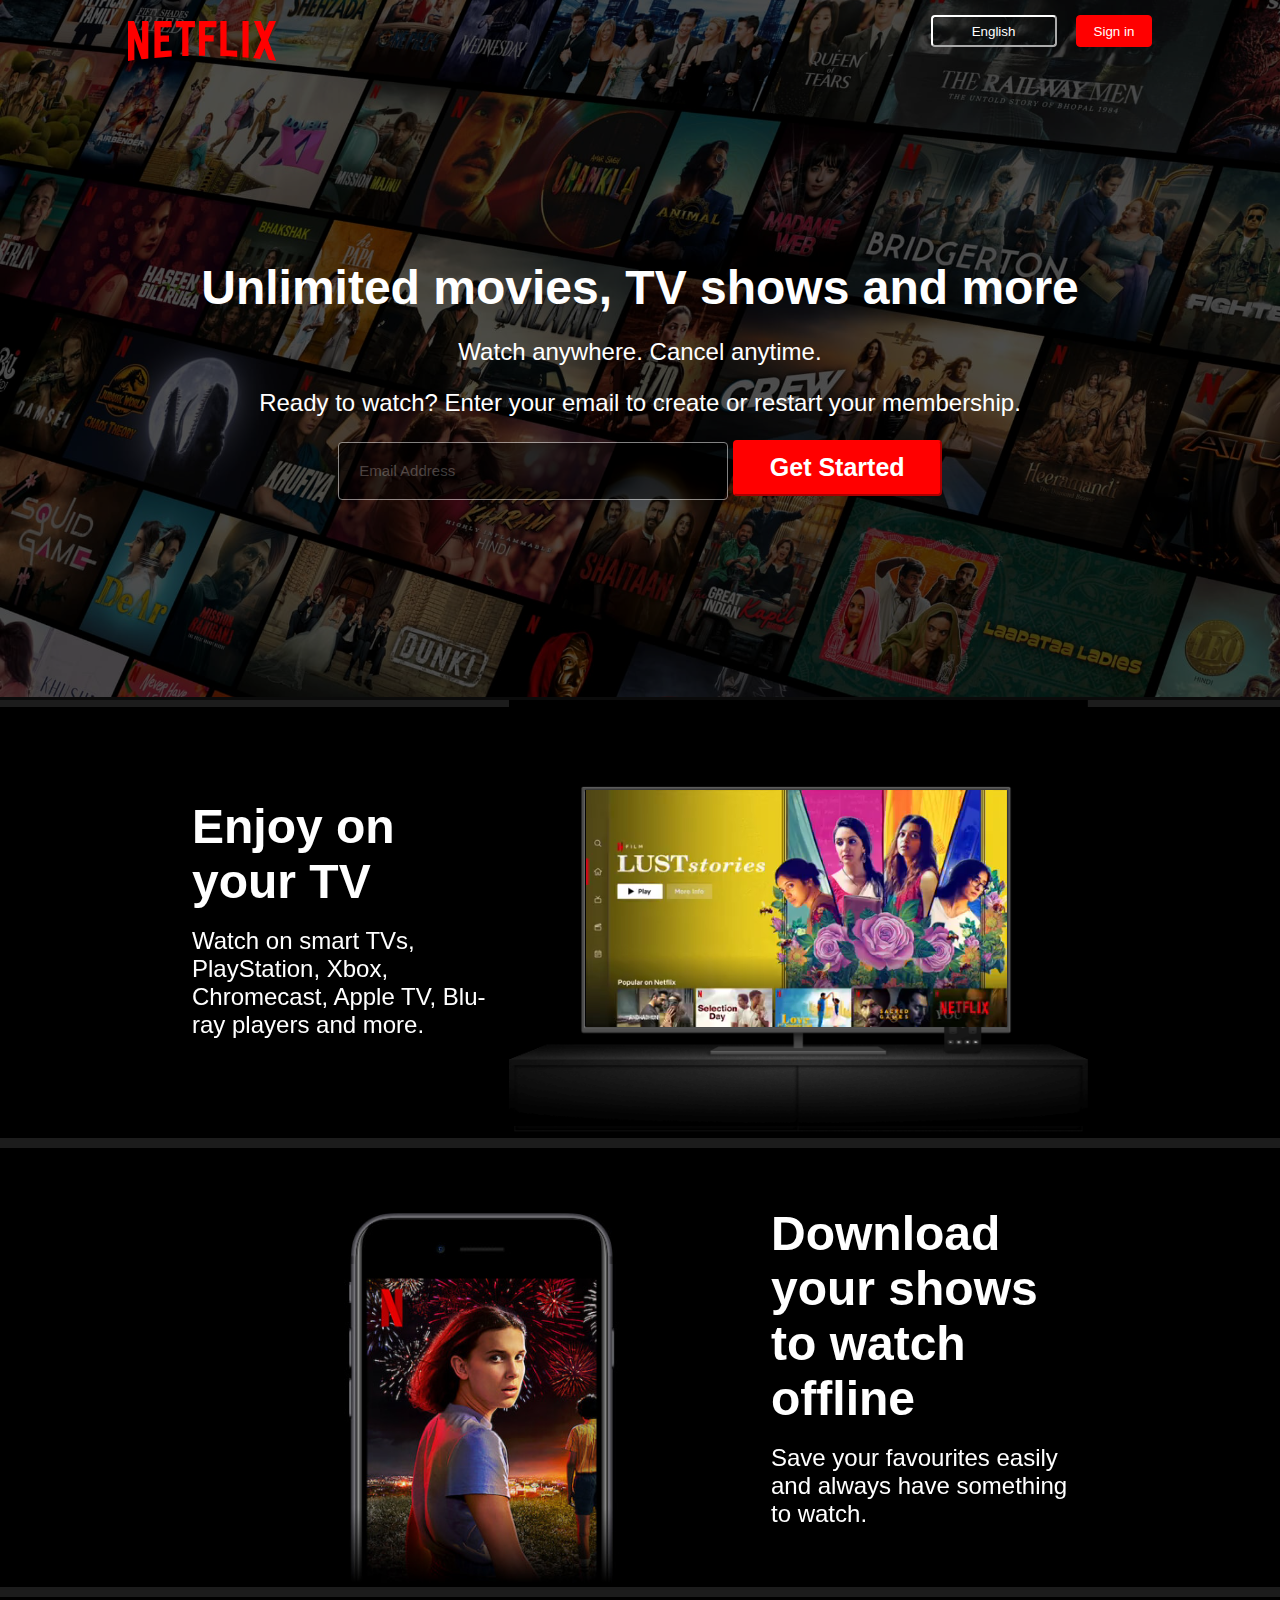
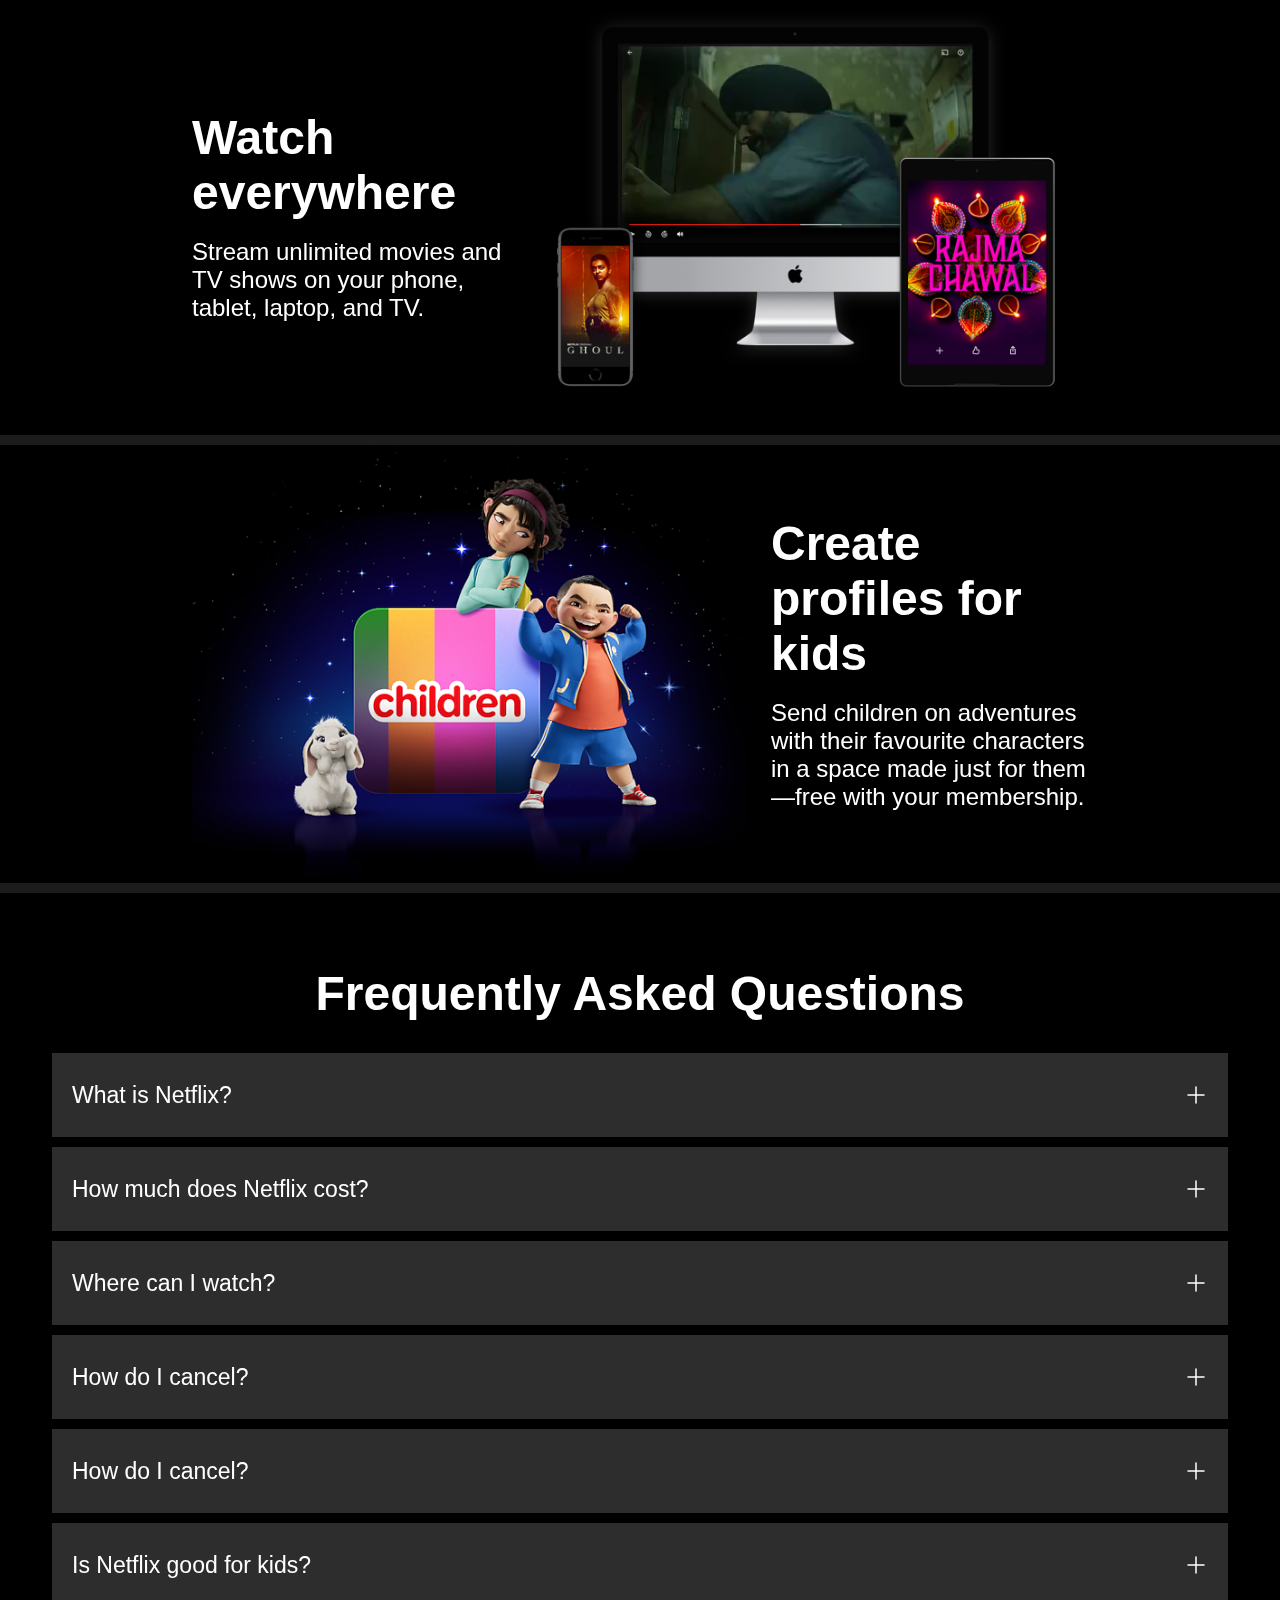
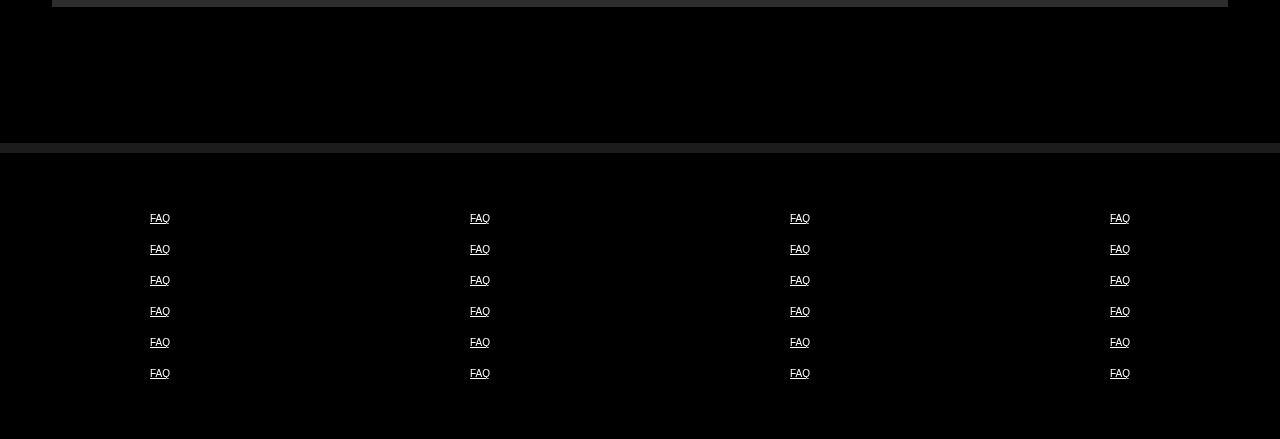
==== Netflix/index.html @ 0f4c2771 "Add files via upload" ====
<!DOCTYPE html>
<html lang="en">

<head>
    <meta charset="UTF-8">
    <meta name="viewport" content="width=device-width, initial-scale=1.0">
    <title>Netflix India – Watch TV Shows Online, Watch Movies Online</title>
    <link rel="stylesheet" href="style.css">
</head>

<body>
    <div class="main">
        <nav style="">
            <span>
                <img width="148" src="logo.svg" alt="" style="margin-top: 23px;">
            </span>
            <div>
                <button
                    style="color: white ; background-color: transparent; width: 126px; height: 32px; border-color: white; border-radius: 4px; margin: 15px;">English</button>
                <button
                    style="color: white; background-color: red; border: 1px solid red; width: 76px; height: 32px; border-radius: 4px;">Sign
                    in</button>
            </div>
        </nav>
        <div class="box">
        </div>

        <div class="hero">

            <span>Unlimited movies, TV shows and more
            </span>


            <span>

                Watch anywhere. Cancel anytime.
            </span>

            <span>

                Ready to watch? Enter your email to create or restart your membership.
            </span>


            <div>
                <input type="text" , placeholder="Email Address" ,
                    style="color:white; background-color: black; opacity: 0.5; border: 1px solid white; border-radius: 4px; height: 56px; width: 368px; font-size: 15px;padding-left: 20px;">
                <button
                    style="background-color: red; color: white; width: 209px; height: 56px; font-size: 25px; font-weight: 700; border-radius: 4px; border-color: red;">Get
                    Started</button>
            </div>
        </div>
        <div class="separation"></div>
    </div>

    <section class="first">
        <div>
            <span style="font-size: 3rem; font-weight: 900;">Enjoy on your TV</span>
            <br>
            <br>
            <span style="font-size: 1.5rem; font-weight: 400;">
                Watch on smart TVs, PlayStation, Xbox, Chromecast, Apple TV, Blu-ray players and more.
            </span>
        </div>
        <div class="secimg">
            <img src="img2.png" alt="" srcset="">
            <video src="Video1.m4v" autoplay loop muted></video>
        </div>
    </section>


    <div class="separation"></div>
    </div>

    <section class="first second">
        <div class="secimg">
            <img src="IMG3.jpg" alt="" srcset="">
            <!-- <video src="Video1.m4v" autoplay loop muted></video> -->
        </div>
        <div>
            <span style="font-size: 3rem; font-weight: 900;">Download your shows to watch offline</span>
            <br>
            <br>
            <span style="font-size: 1.5rem; font-weight: 400;">
                Save your favourites easily and always have something to watch.
            </span>
        </div>
    </section>




    <div class="separation"></div>
    </div>

    <section class="first third">
        <div>
            <span style="font-size: 3rem; font-weight: 900;">Watch everywhere
            </span>
            <br>
            <br>
            <span style="font-size: 1.5rem; font-weight: 400;">
                Stream unlimited movies and TV shows on your phone, tablet, laptop, and TV.
            </span>
        </div>
        <div class="secimg">
            <video src="Video.m4v" autoplay loop muted style="z-index: -1;     position: absolute;
            top: 38px;
            right: 103px;
            height: 204px;"></video>
            <img src="IMG4.png" alt="" srcset="">
        </div>
    </section>





    <div class="separation"></div>
    </div>

    <section class="first forth">
        <div class="secimg">

            <img src="IMG5.png" alt="" srcset="">

            <!-- <video src="Video1.m4v" autoplay loop muted></video> -->
        </div>
        <div>
            <span style="font-size: 3rem; font-weight: 900;">Create profiles for kids
            </span>
            <br>
            <br>
            <span style="font-size: 1.5rem; font-weight: 400;">
                Send children on adventures with their favourite characters in a space made just for them—free with your
                membership.
            </span>
        </div>
    </section>


    <div class="separation"></div>
    </div>


    <section class="faq">
        <h2 style="display: flex; justify-content: center; align-items: center; height: 100px; font-size: 48px; margin-top: 50px;">
            Frequently Asked Questions
        </h2>
        <div class="faqbox">

            

            <button class="faqbutton">What is Netflix?
                
                <svg xmlns="http://www.w3.org/2000/svg" viewBox="0 0 24 24" width="24" height="24" color="white"
                fill="none">
                <path d="M12 4V20M20 12H4" stroke="currentColor" stroke-width="1.5" stroke-linecap="round"
                    stroke-linejoin="round" />
                </svg>
            </button>

            
            
            

            
            <button class="faqbutton">How much does Netflix cost?
            

                <svg xmlns="http://www.w3.org/2000/svg" viewBox="0 0 24 24" width="24" height="24" color="white"
                fill="none">
                <path d="M12 4V20M20 12H4" stroke="currentColor" stroke-width="1.5" stroke-linecap="round"
                stroke-linejoin="round" />
                </svg>
            
            </button>

            <button class="faqbutton">Where can I watch?

                <svg xmlns="http://www.w3.org/2000/svg" viewBox="0 0 24 24" width="24" height="24" color="white"
                    fill="none">
                    <path d="M12 4V20M20 12H4" stroke="currentColor" stroke-width="1.5" stroke-linecap="round"
                        stroke-linejoin="round" />
                </svg>
            </button>

            <button class="faqbutton">How do I cancel?

                <svg xmlns="http://www.w3.org/2000/svg" viewBox="0 0 24 24" width="24" height="24" color="white"
                fill="none">
                <path d="M12 4V20M20 12H4" stroke="currentColor" stroke-width="1.5" stroke-linecap="round"
                    stroke-linejoin="round" />
                </svg>
            </button>

            <button class="faqbutton">How do I cancel?

                <svg xmlns="http://www.w3.org/2000/svg" viewBox="0 0 24 24" width="24" height="24" color="white"
                fill="none">
                <path d="M12 4V20M20 12H4" stroke="currentColor" stroke-width="1.5" stroke-linecap="round"
                    stroke-linejoin="round" />
                </svg>
            </button>

            <button class="faqbutton">Is Netflix good for kids?

                <svg xmlns="http://www.w3.org/2000/svg" viewBox="0 0 24 24" width="24" height="24" color="white"
                fill="none">
                <path d="M12 4V20M20 12H4" stroke="currentColor" stroke-width="1.5" stroke-linecap="round"
                    stroke-linejoin="round" />
                </svg>
            </button>
        </div>
    </section>

    <div class="separation"></div>


</body>


<footer>
    <div class="footer-item">
        <a href="faq">FAQ</a>
        <a href="faq">FAQ</a>
        <a href="faq">FAQ</a>
        <a href="faq">FAQ</a>
        <a href="faq">FAQ</a>
        <a href="faq">FAQ</a>
    </div>


    <div class="footer-item">
        <a href="faq">FAQ</a>
        <a href="faq">FAQ</a>
        <a href="faq">FAQ</a>
        <a href="faq">FAQ</a>
        <a href="faq">FAQ</a>
        <a href="faq">FAQ</a>
    </div>



    <div class="footer-item">
        <a href="faq">FAQ</a>
        <a href="faq">FAQ</a>
        <a href="faq">FAQ</a>
        <a href="faq">FAQ</a>
        <a href="faq">FAQ</a>
        <a href="faq">FAQ</a>
    </div>


    <div class="footer-item">
        <a href="faq">FAQ</a>
        <a href="faq">FAQ</a>
        <a href="faq">FAQ</a>
        <a href="faq">FAQ</a>
        <a href="faq">FAQ</a>
        <a href="faq">FAQ</a>
    </div>
</footer>

</html>
---- Netflix/style.css ----
@import url('https://fonts.googleapis.com/css2?family=Martel+Sans:wght@200;300;400;600;700;800;900&display=swap');


*{
    padding: 0;
    margin: 0;
    font-family: 'poppins', sans-serif;
}

body {
    background-color: black;
}

.main {
    background-image: url("IMG1.jpg");
    background-position: center center;
    background-repeat: no-repeat;
    background-size: max(1000px, 100vw);
    height: 700px;
    position: relative;
    
}

.main .box {
    height: 700px;
    width: 100%;
    opacity: 0.6;
    background-color: black;
    position: absolute;
    top: 0;
}

nav {
    max-width: 80vw;
    display: flex;
    margin: auto;
    justify-content: space-between;
    align-items: center;
    height: 62px;
}

nav img {
    color: red;
    height: 114px;
    position: relative;
    z-index: 10;
}

nav button {
    position: relative;
    z-index: 10;
}

.hero {
    font-family: 'Martel Sans', sans-serif;
    height: 635px;
    display: flex;
    align-items: center;
    justify-content: center;
    flex-direction: column;
    color: white;
    position: relative;
    gap: 23px;
    padding: 0 23px;
}

.hero> :nth-child(1) {
    font-weight: 900;
    font-size: 48px;
    text-align: center;
}

.hero> :nth-child(2){
    font-weight: 400;
    font-size: 24px;
    text-align: center;
}

.hero> :nth-child(3){
    font-weight: 400;
    font-size: 24px;
    text-align: center;
}

.separation{
    width: 100%;
    height: 10px;
    background-color: rgb(28, 28, 28);
}

button {
    /* display: flex; */
    align-items: center;
     justify-content: center;
}


.first {
    color: white;
    display: flex;
    justify-content: center;
    align-items: center;
    max-width: 70vw;
    margin: auto
}

.secimg {
    position: relative;
}

.secimg img{
    width: 579px;
}

.secimg video {
    position: absolute;
    position: absolute;
    top: 90px;
    right: 81px;
    height: 237px;
}

.faq {
    color: white;
    background-color: black;
    height: 750px;

    /* display: flex; */
    justify-content: center;
    align-items: center;
    margin-bottom: 50px;
}

.faqbox{
    color: white;
    display: block;
    /* background-color: gray; */
    align-items: center;
    justify-content: center;
    padding-bottom: 50px;
    /* margin-top: 10px; */
    /* margin-bottom: 50px; */
}

.faqbutton {
    font-size: 23px;
    background-color: #2D2D2D;
    color: white;
    min-width: 1176px;
    height: 84px;
    display: flex;
    align-items: space-evenly;
    justify-content:space-between;
    padding: 20px;
    border: 0px;
    margin-top: 10px;
    margin-left: auto;
    margin-right: auto;
    

}

.faqbutton:hover {
    background-color: #9595958a;
}

footer {
    display: grid;
    grid-template-columns: 1fr 1fr 1fr 1fr;
}

.footer-item {
    display: flex;
    flex-direction: column;
    color: white;
    max-width: 60vw;
    margin: auto;

    padding-top: 50px;
    padding-bottom: 50px;
}
.footer-item a {
    font-size: 10px;
    color: white;
    padding: 10px;
}
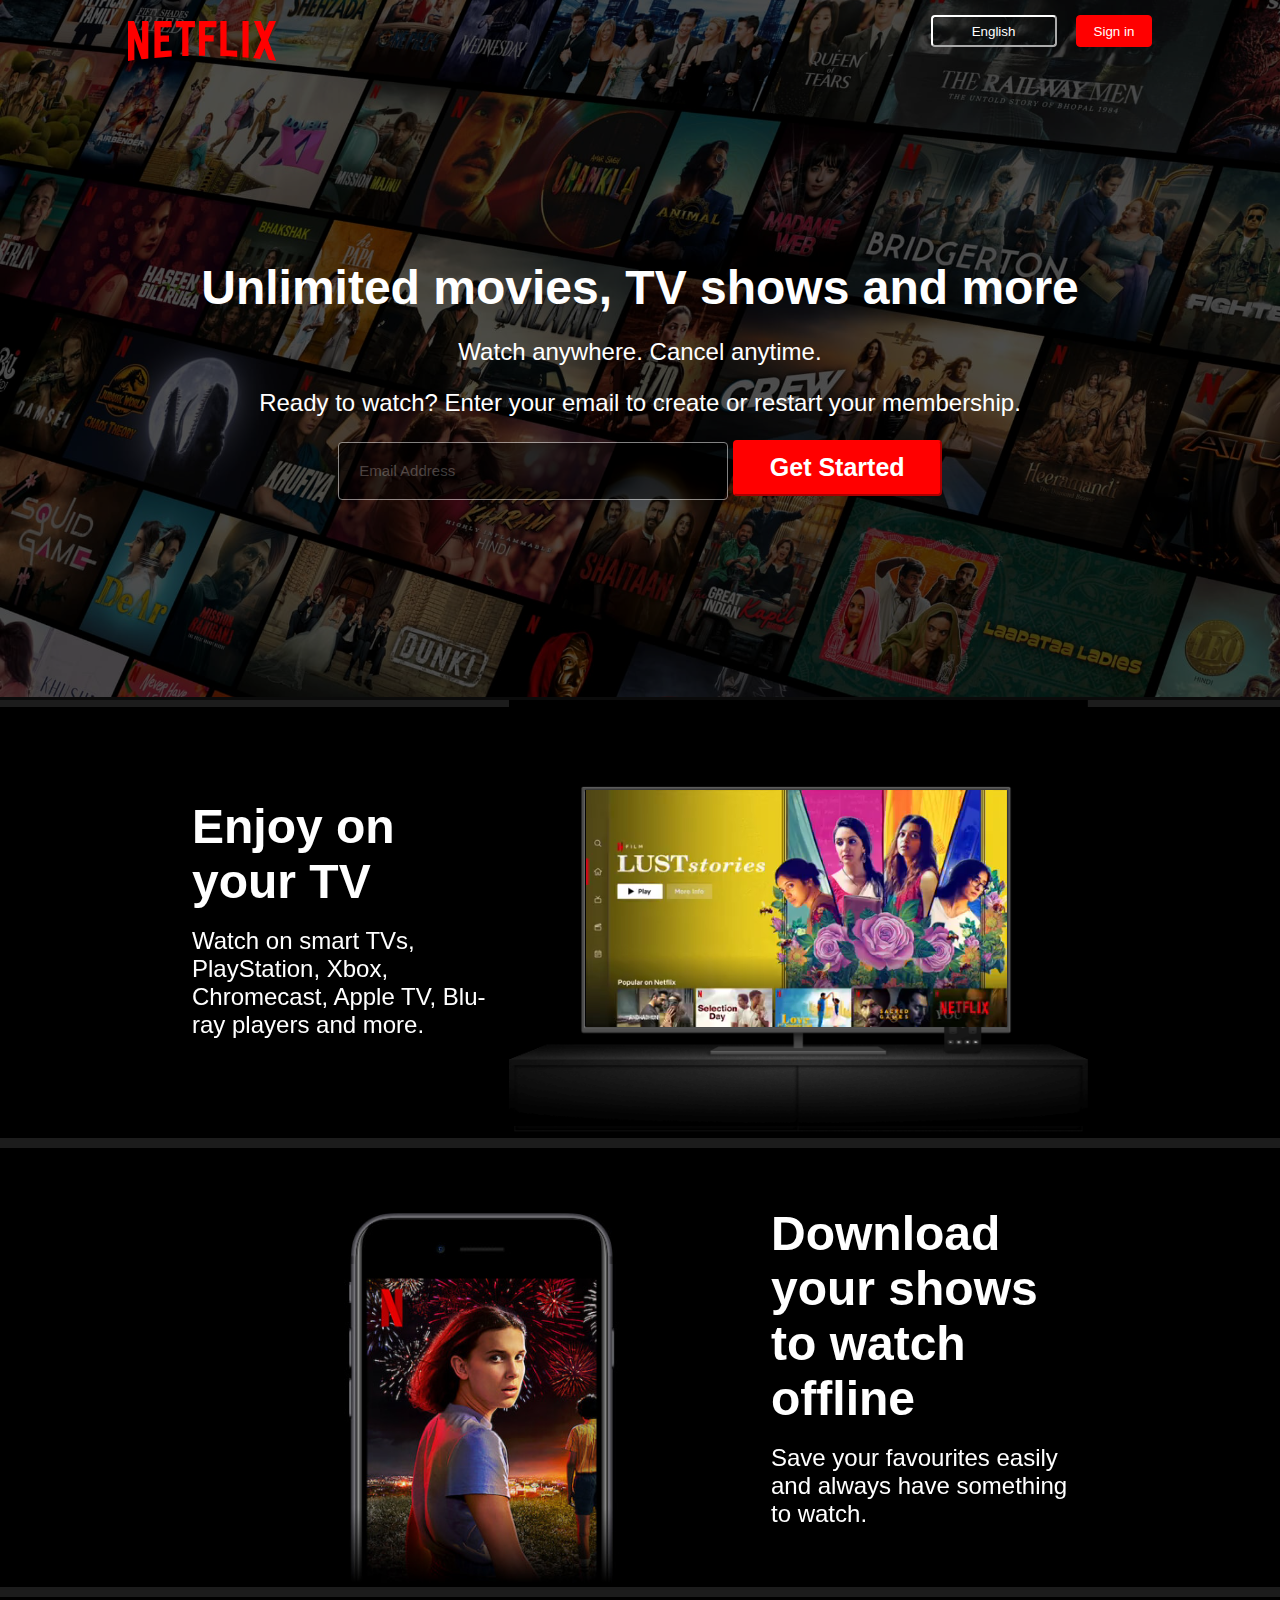
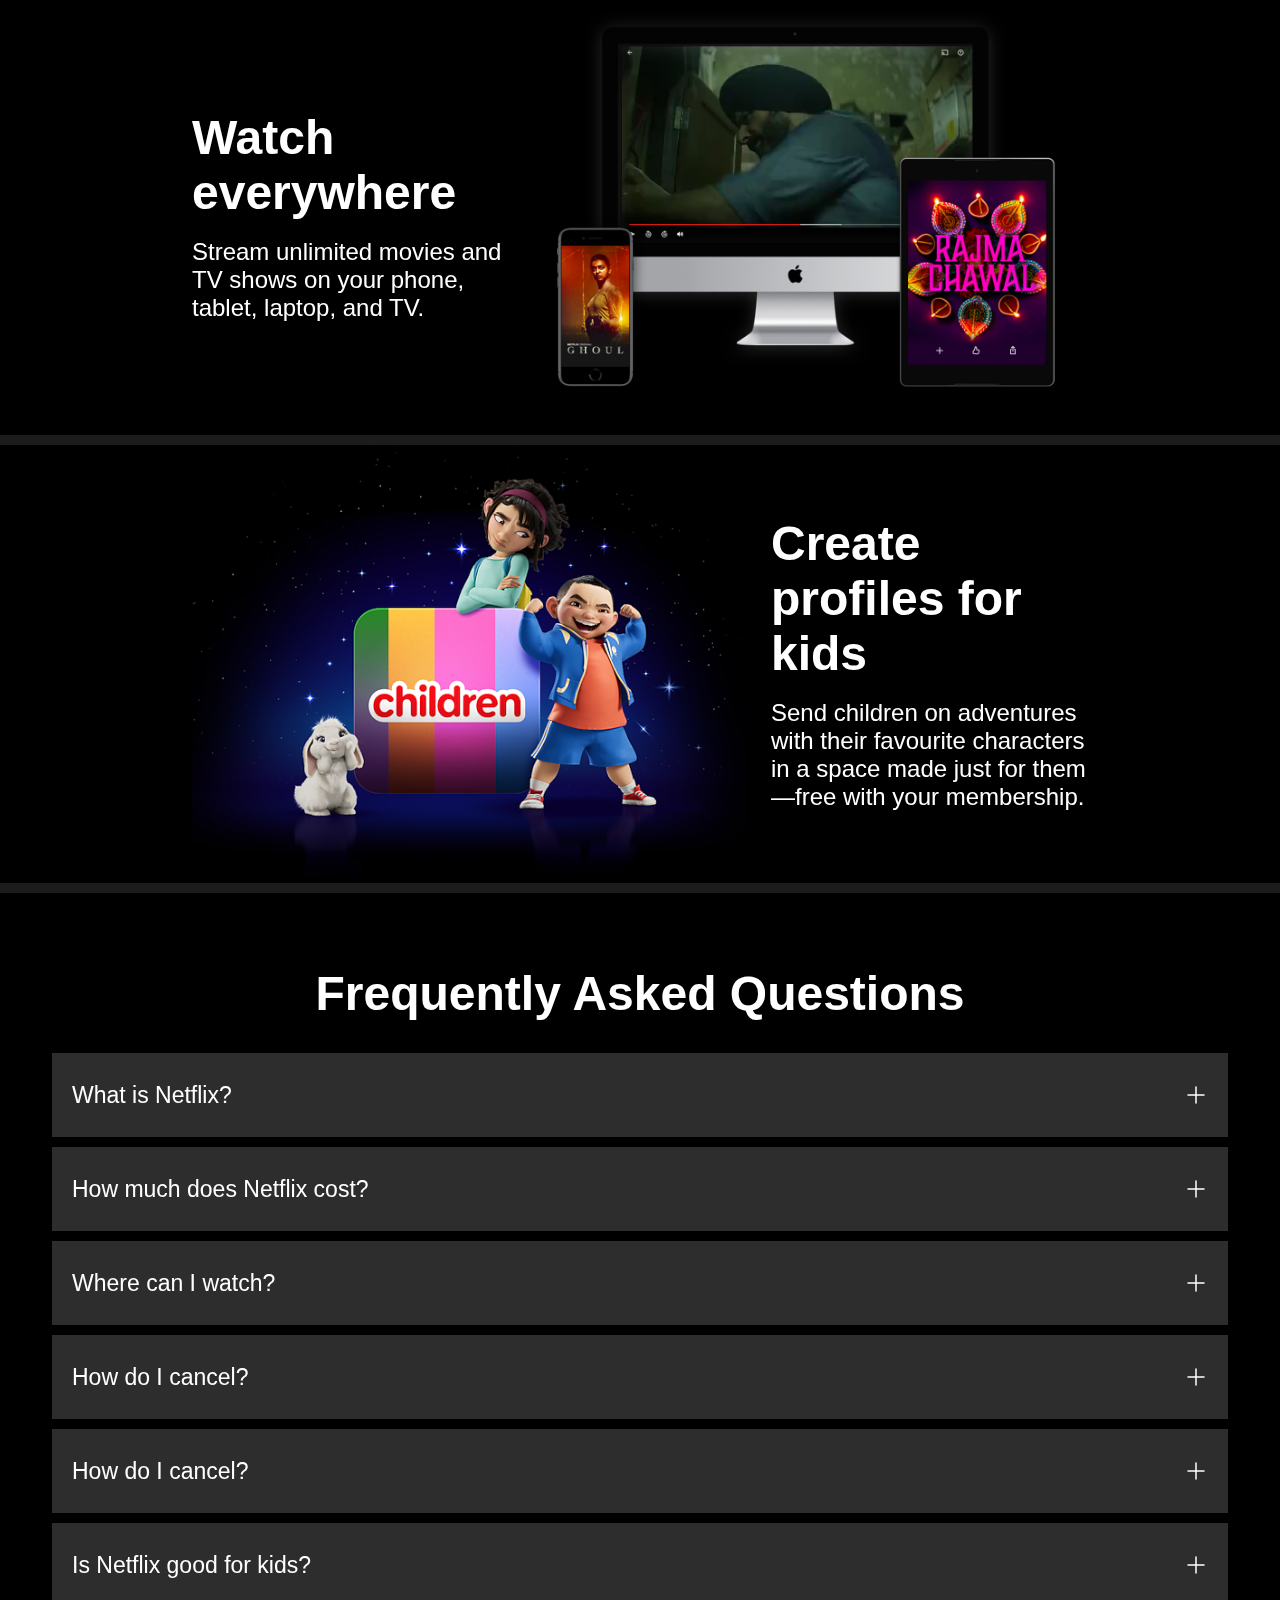
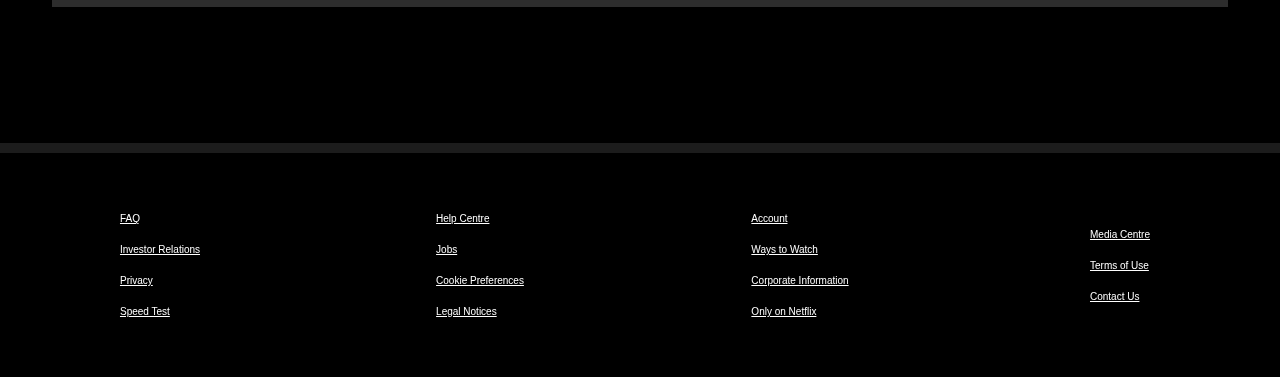
==== commit 590b6585: "index.html" ====
--- a/Netflix/index.html
+++ b/Netflix/index.html
@@ -223,43 +223,34 @@
 <footer>
     <div class="footer-item">
         <a href="faq">FAQ</a>
-        <a href="faq">FAQ</a>
-        <a href="faq">FAQ</a>
-        <a href="faq">FAQ</a>
-        <a href="faq">FAQ</a>
-        <a href="faq">FAQ</a>
-    </div>
-
-
-    <div class="footer-item">
-        <a href="faq">FAQ</a>
-        <a href="faq">FAQ</a>
-        <a href="faq">FAQ</a>
-        <a href="faq">FAQ</a>
-        <a href="faq">FAQ</a>
-        <a href="faq">FAQ</a>
-    </div>
-
-
-
-    <div class="footer-item">
-        <a href="faq">FAQ</a>
-        <a href="faq">FAQ</a>
-        <a href="faq">FAQ</a>
-        <a href="faq">FAQ</a>
-        <a href="faq">FAQ</a>
-        <a href="faq">FAQ</a>
-    </div>
-
-
-    <div class="footer-item">
-        <a href="faq">FAQ</a>
-        <a href="faq">FAQ</a>
-        <a href="faq">FAQ</a>
-        <a href="faq">FAQ</a>
-        <a href="faq">FAQ</a>
-        <a href="faq">FAQ</a>
+        <a href="Investor Relations">Investor Relations</a>
+        <a href="Privacy">Privacy</a>
+        <a href="Speed Test">Speed Test</a>
+    </div>
+
+
+    <div class="footer-item">
+        <a href="Help Centre">Help Centre</a>
+        <a href="Jobs">Jobs</a>
+        <a href="Cookie Preferences">Cookie Preferences</a>
+        <a href="Legal Notices">Legal Notices</a>
+    </div>
+
+
+
+    <div class="footer-item">
+        <a href="Account">Account</a>
+        <a href="Ways to Watch">Ways to Watch</a>
+        <a href="Corporate Information">Corporate Information</a>
+        <a href="Only on Netflix">Only on Netflix</a>
+    </div>
+
+
+    <div class="footer-item">
+        <a href="Media Centre">Media Centre</a>
+        <a href="Terms of Use">Terms of Use</a>
+        <a href="Contact Us">Contact Us</a>
     </div>
 </footer>
 
-</html>+</html>
